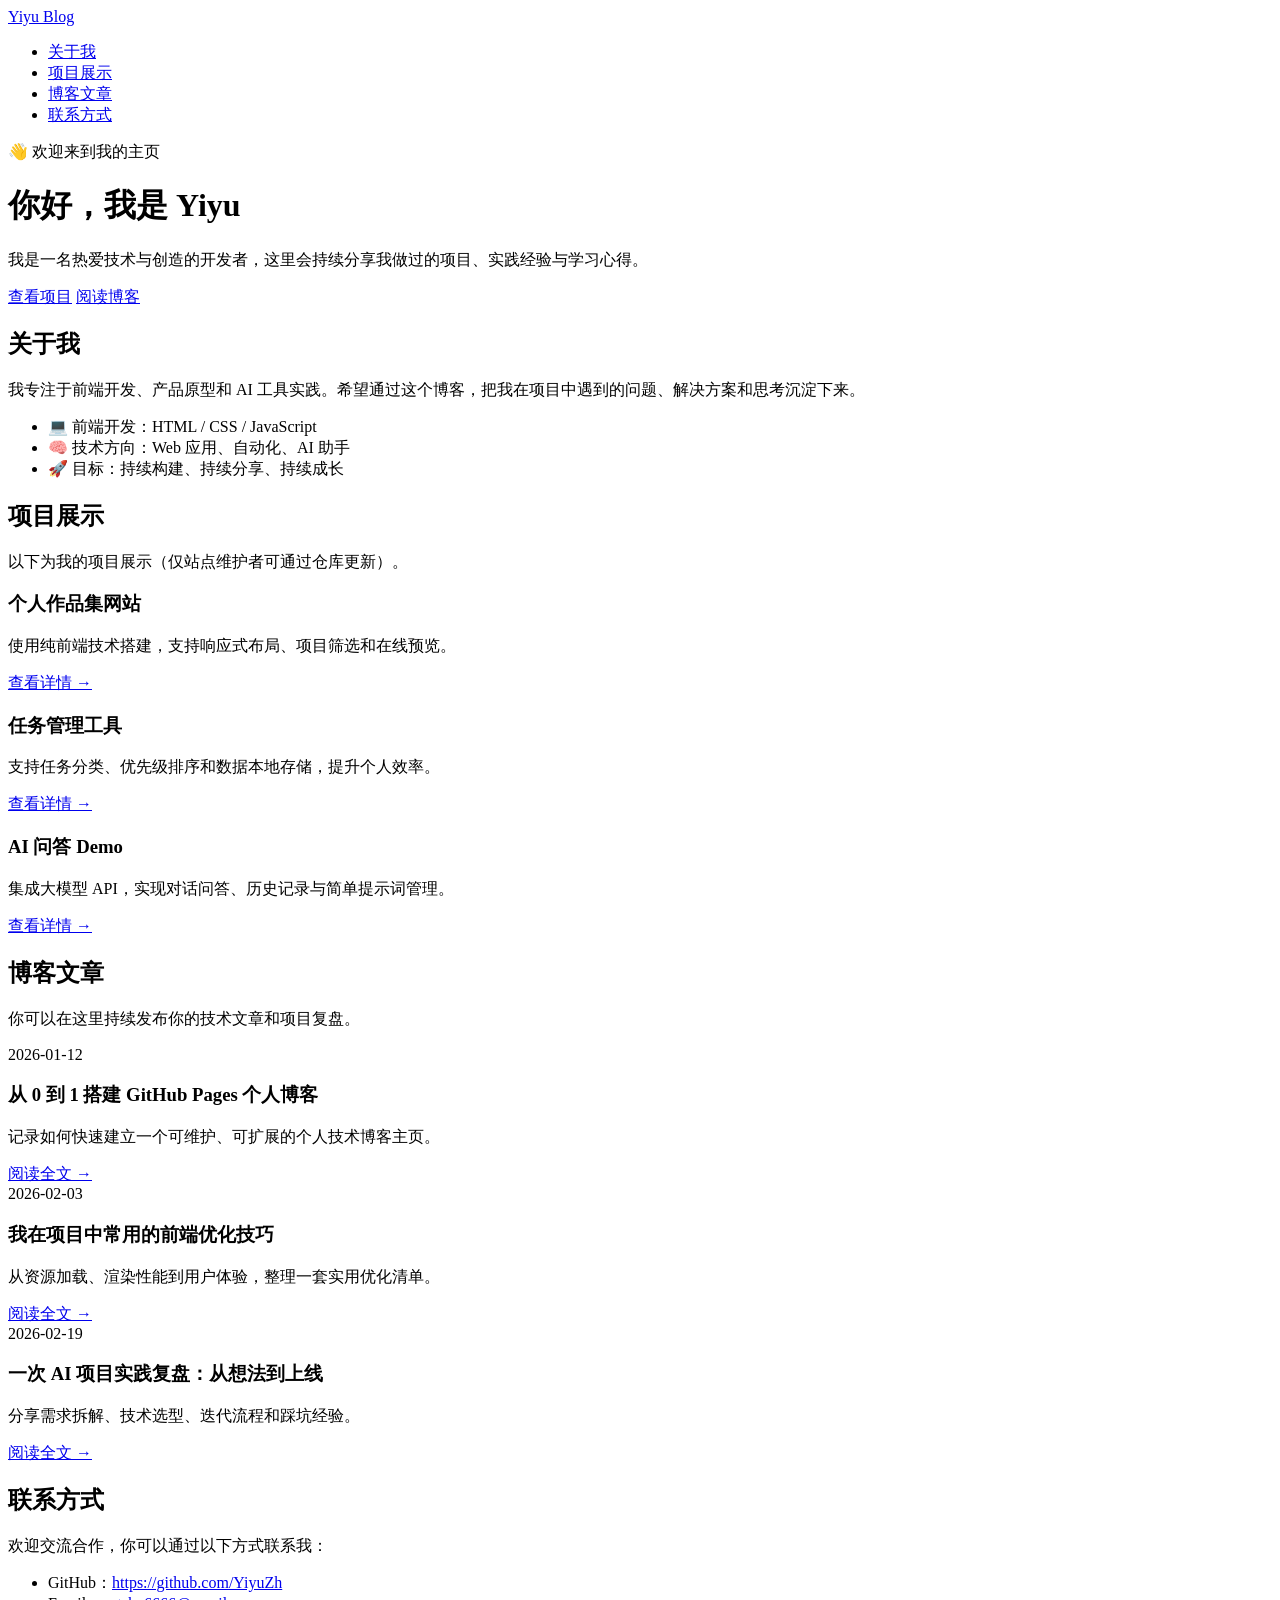
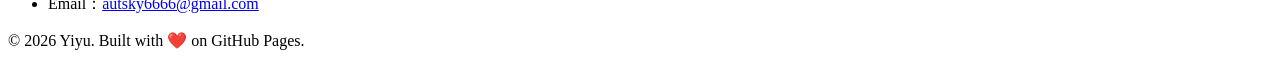
==== index.html @ 2edfc7be "Create index.html" ====
<!DOCTYPE html>
<html lang="zh-CN">
<head>
  <meta charset="UTF-8" />
  <meta name="viewport" content="width=device-width, initial-scale=1.0" />
  <title id="page-title">Yiyu 的个人博客</title>
  <meta id="page-description" name="description" content="Yiyu 的个人博客：记录项目、技术总结与学习笔记。" />
  <link rel="stylesheet" href="styles.css" />
</head>
<body>
  <header class="hero" id="home">
    <nav class="navbar">
      <a class="brand" href="#home" id="brand-name">Yiyu Blog</a>
      <ul>
        <li><a href="#about">关于我</a></li>
        <li><a href="#projects">项目展示</a></li>
        <li><a href="#blog">博客文章</a></li>
        <li><a href="#contact">联系方式</a></li>
      </ul>
    </nav>

    <div class="hero-content">
      <p class="badge">👋 欢迎来到我的主页</p>
      <h1 id="hero-title">你好，我是 Yiyu</h1>
      <p id="hero-intro">我是一名热爱技术与创造的开发者，这里会持续分享我做过的项目、实践经验与学习心得。</p>
      <div class="hero-actions">
        <a class="btn primary" href="#projects">查看项目</a>
        <a class="btn" href="#blog">阅读博客</a>
      </div>
    </div>
  </header>

  <main class="container">
    <section id="about" class="card">
      <h2>关于我</h2>
      <p>我专注于前端开发、产品原型和 AI 工具实践。希望通过这个博客，把我在项目中遇到的问题、解决方案和思考沉淀下来。</p>
      <ul class="skills">
        <li>💻 前端开发：HTML / CSS / JavaScript</li>
        <li>🧠 技术方向：Web 应用、自动化、AI 助手</li>
        <li>🚀 目标：持续构建、持续分享、持续成长</li>
      </ul>
    </section>

    <section id="projects">
      <div class="section-title">
        <h2>项目展示</h2>
        <p>以下为我的项目展示（仅站点维护者可通过仓库更新）。</p>
      </div>
      <div class="grid" id="project-list"></div>
    </section>

    <section id="blog">
      <div class="section-title">
        <h2>博客文章</h2>
        <p>你可以在这里持续发布你的技术文章和项目复盘。</p>
      </div>
      <div class="grid">
        <article class="card post">
          <time datetime="2026-01-12">2026-01-12</time>
          <h3>从 0 到 1 搭建 GitHub Pages 个人博客</h3>
          <p>记录如何快速建立一个可维护、可扩展的个人技术博客主页。</p>
          <a href="#" aria-label="阅读文章 1">阅读全文 →</a>
        </article>
        <article class="card post">
          <time datetime="2026-02-03">2026-02-03</time>
          <h3>我在项目中常用的前端优化技巧</h3>
          <p>从资源加载、渲染性能到用户体验，整理一套实用优化清单。</p>
          <a href="#" aria-label="阅读文章 2">阅读全文 →</a>
        </article>
        <article class="card post">
          <time datetime="2026-02-19">2026-02-19</time>
          <h3>一次 AI 项目实践复盘：从想法到上线</h3>
          <p>分享需求拆解、技术选型、迭代流程和踩坑经验。</p>
          <a href="#" aria-label="阅读文章 3">阅读全文 →</a>
        </article>
      </div>
    </section>

    <section id="contact" class="card">
      <h2>联系方式</h2>
      <p>欢迎交流合作，你可以通过以下方式联系我：</p>
      <ul class="contact-list">
        <li>GitHub：<a id="github-link" href="https://github.com/YiyuZh" target="_blank" rel="noreferrer">https://github.com/YiyuZh</a></li>
        <li>Email：<a id="email-link" href="mailto:autsky6666@gmail.com">autsky6666@gmail.com</a></li>
      </ul>
    </section>
  </main>

  <footer>
    <p>© <span id="year"></span> <span id="footer-name">Yiyu</span>. Built with ❤️ on GitHub Pages.</p>
  </footer>

  <script src="script.js"></script>
</body>
</html>
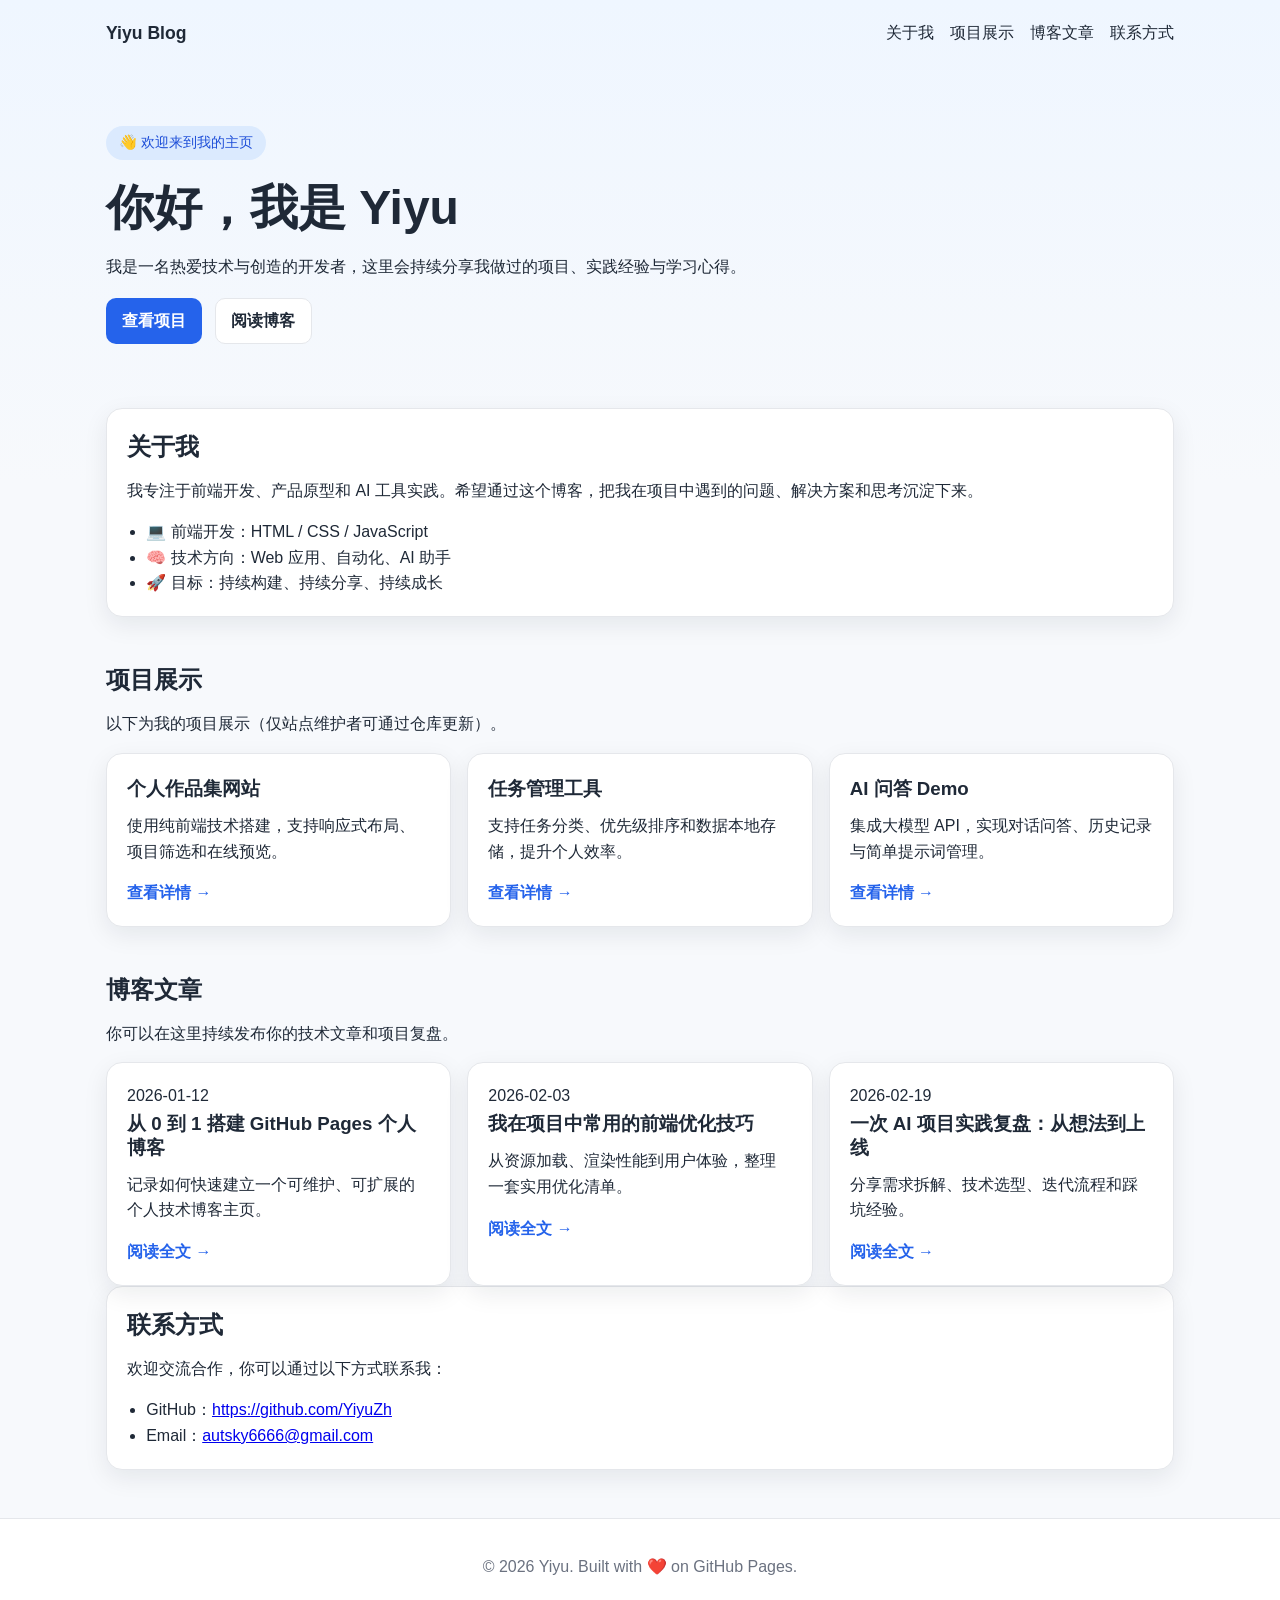
==== commit c90961a4: "Update index.html" ====
--- a/index.html
+++ b/index.html
@@ -90,6 +90,7 @@
     <p>© <span id="year"></span> <span id="footer-name">Yiyu</span>. Built with ❤️ on GitHub Pages.</p>
   </footer>
 
+  <script src="site-data.js"></script>
   <script src="script.js"></script>
 </body>
 </html>
--- a/styles.css
+++ b/styles.css
@@ -0,0 +1,163 @@
+:root {
+  color-scheme: light;
+  --bg: #f7f9fc;
+  --card: #ffffff;
+  --text: #1f2937;
+  --muted: #6b7280;
+  --primary: #2563eb;
+  --primary-soft: #dbeafe;
+  --border: #e5e7eb;
+  --shadow: 0 8px 24px rgba(15, 23, 42, 0.08);
+}
+
+* {
+  box-sizing: border-box;
+}
+
+body {
+  margin: 0;
+  font-family: "PingFang SC", "Microsoft YaHei", -apple-system, BlinkMacSystemFont, "Segoe UI", sans-serif;
+  line-height: 1.6;
+  color: var(--text);
+  background: linear-gradient(180deg, #eff6ff 0%, var(--bg) 30%);
+}
+
+.hero {
+  padding: 1.2rem 1rem 4rem;
+  max-width: 1100px;
+  margin: 0 auto;
+}
+
+.navbar {
+  display: flex;
+  justify-content: space-between;
+  align-items: center;
+  gap: 1rem;
+}
+
+.navbar ul {
+  display: flex;
+  flex-wrap: wrap;
+  list-style: none;
+  margin: 0;
+  padding: 0;
+  gap: 1rem;
+}
+
+.navbar a {
+  color: var(--text);
+  text-decoration: none;
+}
+
+.brand {
+  font-weight: 700;
+  font-size: 1.1rem;
+}
+
+.hero-content {
+  margin-top: 4rem;
+  max-width: 680px;
+}
+
+.badge {
+  display: inline-block;
+  padding: 0.35rem 0.8rem;
+  border-radius: 999px;
+  background: var(--primary-soft);
+  color: #1d4ed8;
+  font-size: 0.9rem;
+}
+
+h1,
+h2,
+h3 {
+  line-height: 1.25;
+  margin: 0.2rem 0 0.8rem;
+}
+
+h1 {
+  font-size: clamp(2rem, 5vw, 3rem);
+}
+
+.container {
+  max-width: 1100px;
+  margin: 0 auto;
+  padding: 0 1rem 3rem;
+}
+
+.section-title {
+  margin: 3rem 0 1rem;
+}
+
+.card {
+  background: var(--card);
+  border: 1px solid var(--border);
+  border-radius: 16px;
+  padding: 1.25rem;
+  box-shadow: var(--shadow);
+}
+
+.grid {
+  display: grid;
+  gap: 1rem;
+  grid-template-columns: repeat(auto-fit, minmax(220px, 1fr));
+}
+
+.project p,
+.post p {
+  margin-top: 0;
+}
+
+.project a,
+.post a {
+  color: var(--primary);
+  text-decoration: none;
+  font-weight: 600;
+}
+
+.skills,
+.contact-list {
+  margin: 0.5rem 0 0;
+  padding-left: 1.2rem;
+}
+
+.hero-actions {
+  margin-top: 1.2rem;
+  display: flex;
+  gap: 0.8rem;
+}
+
+.btn {
+  border: 1px solid var(--border);
+  color: var(--text);
+  text-decoration: none;
+  padding: 0.55rem 0.95rem;
+  border-radius: 10px;
+  font-weight: 600;
+  background: #fff;
+}
+
+.btn.primary {
+  background: var(--primary);
+  color: #fff;
+  border-color: transparent;
+}
+
+footer {
+  text-align: center;
+  color: var(--muted);
+  padding: 1.2rem;
+  border-top: 1px solid var(--border);
+  background: #fff;
+}
+
+@media (max-width: 700px) {
+  .navbar {
+    flex-direction: column;
+    align-items: flex-start;
+  }
+
+  .hero-content {
+    margin-top: 2rem;
+  }
+}
